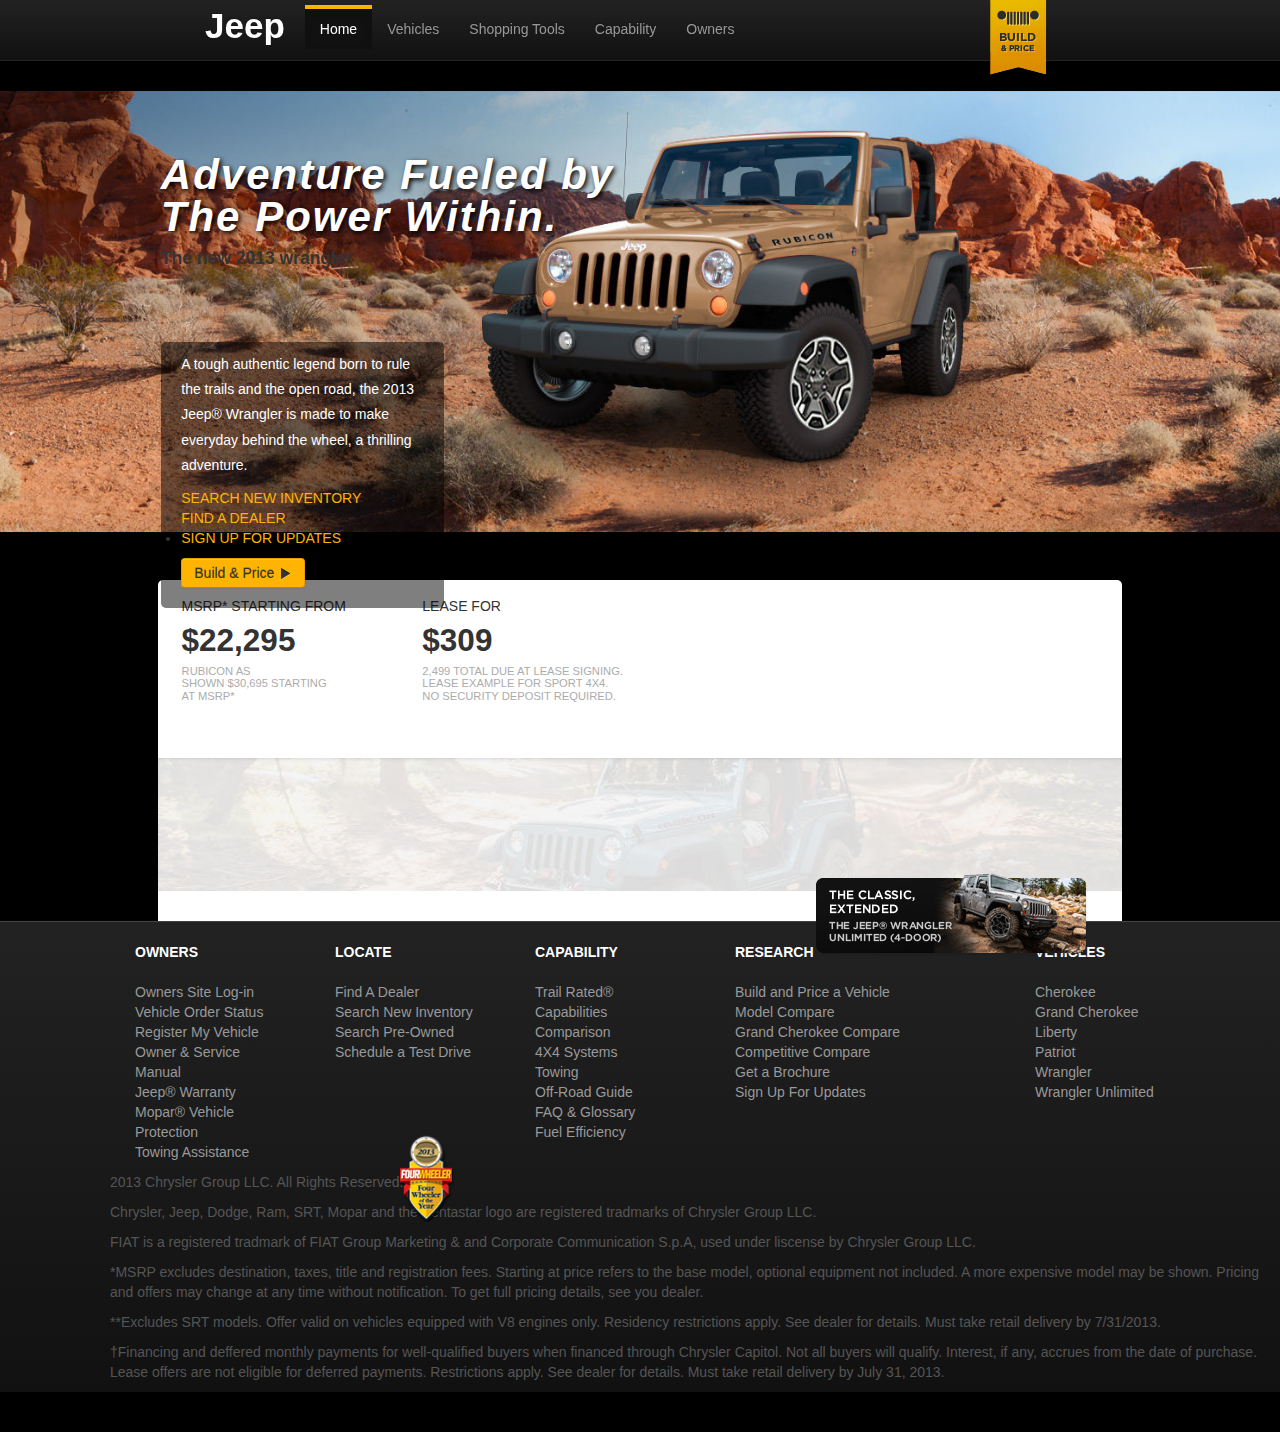
==== vehicles.html @ 71a4c1e5 "added a wrangler vehicle page" ====
<!DOCTYPE html>
<!--[if lt IE 7]>      <html class="no-js lt-ie9 lt-ie8 lt-ie7"> <![endif]-->
<!--[if IE 7]>         <html class="no-js lt-ie9 lt-ie8"> <![endif]-->
<!--[if IE 8]>         <html class="no-js lt-ie9"> <![endif]-->
<!--[if gt IE 8]><!--> <html class="no-js"> <!--<![endif]-->
    <head>
        <link href='http://fonts.googleapis.com/css?family=Montserrat:400,700' rel='stylesheet' type='text/css'>
        <meta charset="utf-8">
        <meta http-equiv="X-UA-Compatible" content="IE=edge,chrome=1">
        <title>Jeep Project</title>
        <meta name="description" content="">
        <meta name="viewport" content="width=device-width">

        <link rel="stylesheet" href="css/bootstrap.min.css">
        <style>
            body {
                padding-top: 60px;
                padding-bottom: 40px;
            }
        </style>
        <link rel="stylesheet" href="css/bootstrap-responsive.min.css">
        <link rel="stylesheet" href="css/main.css">

        <script src="js/vendor/modernizr-2.6.2-respond-1.1.0.min.js"></script>
    </head>
    <body>

        <!-- This code is taken from http://twitter.github.com/bootstrap/examples/hero.html -->

        <div class="navbar navbar-inverse navbar-fixed-top gradient-bg">
            <div class="navbar-inner">
                <div class="container">
                    <a class="btn btn-navbar" data-toggle="collapse" data-target=".nav-collapse">
                        <span class="icon-bar"></span>
                        <span class="icon-bar"></span>
                        <span class="icon-bar"></span>
                    </a>
                    <a class="brand" href="#">Jeep</a>
                    <div class="nav-collapse collapse">
                        <ul class="nav">
                            <li class="active"><a href="index.html">Home</a></li>
                            <li><a href="vehicles.html">Vehicles</a></li>
                            <li><a href="#shopping-tools">Shopping Tools</a></li>
                            <li><a href="#capability">Capability</a></li>
                            <li><a href="#owners">Owners</a></li>
                            <!-- <li class="dropdown">
                                <a href="#" class="dropdown-toggle" data-toggle="dropdown">Dropdown <b class="caret"></b></a>
                                <ul class="dropdown-menu">
                                    <li><a href="#">Action</a></li>
                                    <li><a href="#">Another action</a></li>
                                    <li><a href="#">Something else here</a></li>
                                    <li class="divider"></li>
                                    <li class="nav-header">Nav header</li>
                                    <li><a href="#">Separated link</a></li>
                                    <li><a href="#">One more separated link</a></li>
                                </ul>
                            </li> -->
                        </ul>
                        <div class="tag">
                            <img src="img/home/tag2.png" />
                        </div>
                        <!-- <form class="navbar-form pull-right">
                            <input class="span2" type="text" placeholder="Email">
                            <input class="span2" type="password" placeholder="Password">
                            <button type="submit" class="btn">Sign in</button>
                        </form> -->
                    </div><!--/.nav-collapse -->
                </div>
            </div>
        </div>
            <div class="container container-fluid wrangler-hero-unit">
                <div class="row row-fluid">
                    <img class="wrangler-hero-image" src="img/wrangler/wrangler-main.jpg" />
                    <div class="span6 info-box wrangler-info-box">
                        <h1>Adventure Fueled by The Power Within.</h1>
                        <h4>The new 2013 wrangler</h4>
                    </div>
                    <div class="interactive-box-wrangler hidden-phone hidden-tablet">
                        <p>A tough authentic legend born to rule the trails and the open road, the 2013 Jeep&reg; Wrangler is made to make everyday behind the wheel, a thrilling adventure.</p>
                        <ul>
                            <li><a href="#">search new inventory</a></li>
                            <li><a href="#">find a dealer</a></li>
                            <li><a href="#">sign up for updates</a></li>
                        </ul>
                        <p>
                          <button class="btn btn-primary wrangler-button" type="button">Build &amp; Price <i class="icon-play"></i></button>
                        </p> 
                    </div>
                </div>
            </div>

            <div class="container main-content">
                <div class="row-fluid">
                    <div class="span6">
                        <div class="span6 pricing-unit">
                            <p>MSRP&#42 starting From</p>
                            <h2>&#36;22,295</h2>
                            <div class="stats-jargon">
                                <p>Rubicon as</p>
                                <p>Shown &#36;30,695 starting</p>
                                <p>at MSRP&#42</p>
                            </div>
                        </div>
                        <div class="span6 pricing-unit">
                            <p>Lease for</p>
                            <h2>&#36;309</h2>
                            <div class="stats-jargon">
                                <p>2,499 total due at lease signing.</p>
                                <p>Lease example for sport 4X4.</p>
                                <p>no security deposit required.</p>
                            </div>
                        </div>
                        <div class="promo-header-image">
                            <img src="img/wrangler/promo-header.png" />
                        </div>
                    </div>
                </div>
                <div class="row-fluid winner-banner">
                    <div class="span12">
                        <img class="awards-image" src="img/wrangler/awards-background.jpg" />
                        <div class="span6">
                            <img class="trophy-badge" src="img/wrangler/award-icon.png" />
                        </div>
                    </div>
                </div>
            </div>

       
            <footer class="row gradient-bg-foot">
                <div class="span3 pull-right">
                    <ul class="footer-items">
                        <h3>Vehicles</h3>
                        <li><a href="#">Cherokee</li></a>
                        <li><a href="#">Grand Cherokee</li></a>
                        <li><a href="#">Liberty</li></a>
                        <li><a href="#">Patriot</li></a>
                        <li><a href="#">Wrangler</li></a>
                        <li><a href="#">Wrangler Unlimited</li></a>
                    </ul>
                </div>
                <div class="span3 pull-right">
                    <ul class="footer-items">
                        <h3>Research</h3>
                        <li><a href="#">Build and Price a Vehicle</li></a>
                        <li><a href="#">Model Compare</li></a>
                        <li><a href="#">Grand Cherokee Compare</li></a>
                        <li><a href="#">Competitive Compare</li></a>
                        <li><a href="#">Get a Brochure</li></a>
                        <li><a href="#">Sign Up For Updates</li></a>
                    </ul>
                </div>
                <div class="span2 pull-right">
                    <ul class="footer-items">
                        <h3>Capability</h3>
                        <li><a href="#">Trail Rated&reg;</li></a>
                        <li><a href="#">Capabilities Comparison</li></a>
                        <li><a href="#">4X4 Systems</li></a>
                        <li><a href="#">Towing</li></a>
                        <li><a href="#">Off-Road Guide</li></a>
                        <li><a href="#">FAQ &amp; Glossary</li></a>
                        <li><a href="#">Fuel Efficiency</li></a>
                    </ul>
                </div>
                <div class="span2 pull-right">
                    <ul class="footer-items">
                        <h3>Locate</h3>
                        <li><a href="#">Find A Dealer</li></a>
                        <li><a href="#">Search New Inventory</li></a>
                        <li><a href="#">Search Pre-Owned</li></a>
                        <li><a href="#">Schedule a Test Drive</li></a>
                    </ul>
                </div>
                <div class="span2 pull-right">
                    <ul class="footer-items">
                        <h3>Owners</h3>
                        <li><a href="#">Owners Site Log-in</li></a>
                        <li><a href="#">Vehicle Order Status</li></a>
                        <li><a href="#">Register My Vehicle</li></a>
                        <li><a href="#">Owner &amp; Service Manual</li></a>
                        <li><a href="#">Jeep&reg; Warranty</li></a>
                        <li><a href="#">Mopar&reg; Vehicle Protection</li></a>
                        <li><a href="#">Towing Assistance</li></a>
                    </ul>
                </div>
                <div class="row span12 pull-right">
                    <p>2013 Chrysler Group LLC. All Rights Reserved.</p>
                    <p>Chrysler, Jeep, Dodge, Ram, SRT, Mopar and the Pentastar logo are registered tradmarks of Chrysler Group LLC.</p>
                    <p>FIAT is a registered tradmark of FIAT Group Marketing &amp; and Corporate Communication S.p.A, used under liscense by Chrysler Group LLC.</p>
                    <p>&#42;MSRP excludes destination, taxes, title and registration fees. Starting at price refers to the base model, optional equipment not included. A more expensive model may be shown. Pricing and offers may change at any time without notification. To get full pricing details, see you dealer.</p>
                    <p>&#42;&#42;Excludes SRT models. Offer valid on vehicles equipped with V8 engines only. Residency restrictions apply. See dealer for details. Must take retail delivery by 7/31/2013.</p>
                    <p>&#8224;Financing and deffered monthly payments for well-qualified buyers when financed through Chrysler Capitol. Not all buyers will qualify. Interest, if any, accrues from the date of purchase. Lease offers are not eligible for deferred payments. Restrictions apply. See dealer for details. Must take retail delivery by July 31, 2013.</p>
                </div>
            </footer>

        <script src="//ajax.googleapis.com/ajax/libs/jquery/1.10.1/jquery.min.js"></script>
        <script>window.jQuery || document.write('<script src="js/vendor/jquery-1.10.1.min.js"><\/script>')</script>

        <script src="js/vendor/bootstrap.min.js"></script>

        <script src="js/main.js"></script>
    </body>
</html>
---- css/main.css ----
/* ==========================================================================
   Author's custom styles
   ========================================================================== */
h1, h2, { font-family: 'Montserrat', sans-serif; }

h3 { color: #fff; text-transform: uppercase; font-size: 1em;}

.carousel-control {
	border: none;
	background: none;
	opacity: 1;
	font-size: 70px;
}

.jeeps {
	position: absolute;
	top: 37.1%;
	left: 4.5%;
	width: 91%;
}

body {
	background-color: #000;
}

.navbar .nav>li>a:hover {
	padding: 10px 15px 10px;
	margin-top: -4px;

}

.nav a:hover {
	background-color: #111;
	border-top: 4px solid #ffb302;
}

.nav .active a {
	background-color: #111;
	border-top: 4px solid #ffb302;
	margin-top: -4px;
}

.tag {
	position: absolute;
	right: 15%;

}

.promos {
	margin-bottom: 30px;
}

.infobox {
	background-color: #fff;
	text-align: center;
	padding: 80px 20px;
	color: #ccc;
}

.navbar-inner {
  min-height: 60px;
  padding-right: 20px;
  padding-left: 20px;
}

.navbar .nav {
	top: 9px;
}

.navbar .brand {
	padding: 16px 20px 10px;
	margin-left: 130px;
	font-size: 35px;
	font-weight: bold;
	color: #fff;
}

.footer-items {
	list-style-type: none;

}

.footer-items a {
	color: #999;
	text-decoration: none;
	
}

.footer-items a:hover {
	color: #fff;
}

footer {
	border-top: 1px solid #444;
}

footer p {
	color: #555555;
}

.gradient-bg-foot {
   background-color: #222; 
   background-image: url(images/fallback-gradient.png); 
   background-image: -webkit-gradient(linear, 0% 0%, 0% 100%, from(#222), to(#111));
   background-image: -webkit-linear-gradient(top, #222, #111); 
   background-image:    -moz-linear-gradient(top, #222, #111);
   background-image:     -ms-linear-gradient(top, #222, #111);
   background-image:      -o-linear-gradient(top, #222, #111);
}

.gradient-bg {
   background-color: #292929; 
   background-image: url(images/fallback-gradient.png); 
   background-image: -webkit-gradient(linear, 0% 0%, 0% 100%, from(#333), to(#000));
   background-image: -webkit-linear-gradient(top, #333, #000); 
   background-image:    -moz-linear-gradient(top, #333, #000);
   background-image:     -ms-linear-gradient(top, #333, #000);
   background-image:      -o-linear-gradient(top, #333, #000);
}

/*=============================================================================================
	Wrangler/Vehicles Page
===============================================================================================*/

.wrangler-hero-image {
	-webkit-transform: scale(1.4);
	margin-top: 8%;
	margin-bottom: 9.5%;
}

.wrangler-hero-unit h1 {
	font-size: 3em;
	font-style: italic;
	letter-spacing: 2px;
	color: #fff;
	width: 80%;
	line-height: 1em;
	text-shadow: 2px 2px 5px #000 }
}

.wrangler-info-box > h4 {
	color: red;
	text-transform: uppercase;
	font-size: 1em;
}

.wrangler-info-box {
	position: absolute;
	top: 16%;
	left: 10%;
}

.interactive-box-wrangler {
	position: absolute;
	top: 38%;
	left: 12.6%;
	padding: 10px 20px;
	width: 19%;
	border-radius: 5px;
	background-color: rgba(0,0,0,.5);
}

.interactive-box-wrangler p {
	color: #fff;
	line-height: 1.8em;
}

.interactive-box-wrangler > ul {
	margin-left: 0;
}

.interactive-box-wrangler li > a {
	text-decoration: none;
	text-transform: uppercase;
	line-height: .5em;
	color: #ffb302;
}

.arrow-right {
	width: 0; 
	height: 0; 
	border-top: 60px solid transparent;
	border-bottom: 60px solid transparent;
	border-left: 60px #ffb302;
}

.wrangler-button {
	color: #333;
	background: #ffb302;
}

.main-content {
	background-color: #fff;
	width: 75.3%;
	border-top-left-radius: 5px;
	border-top-right-radius: 5px;
}

.main-content {
	line-height: .5em;
}

.pricing-unit {
	margin-top: 5%;
	padding-left: 5%;
	text-transform: uppercase;
}

.stats-jargon {
	font-size: .8em;
	color: #acacac;
	line-height: .2em;
	margin-bottom: 30%;
}

.promo-header-image {
	position: absolute;
	right: 15%;
	top: 97%;
}

.awards-image {
	width: 100%;
	height: auto;
}

.trophy-badge {
	position: absolute;
	top: 126%;
	left: 30%;
}
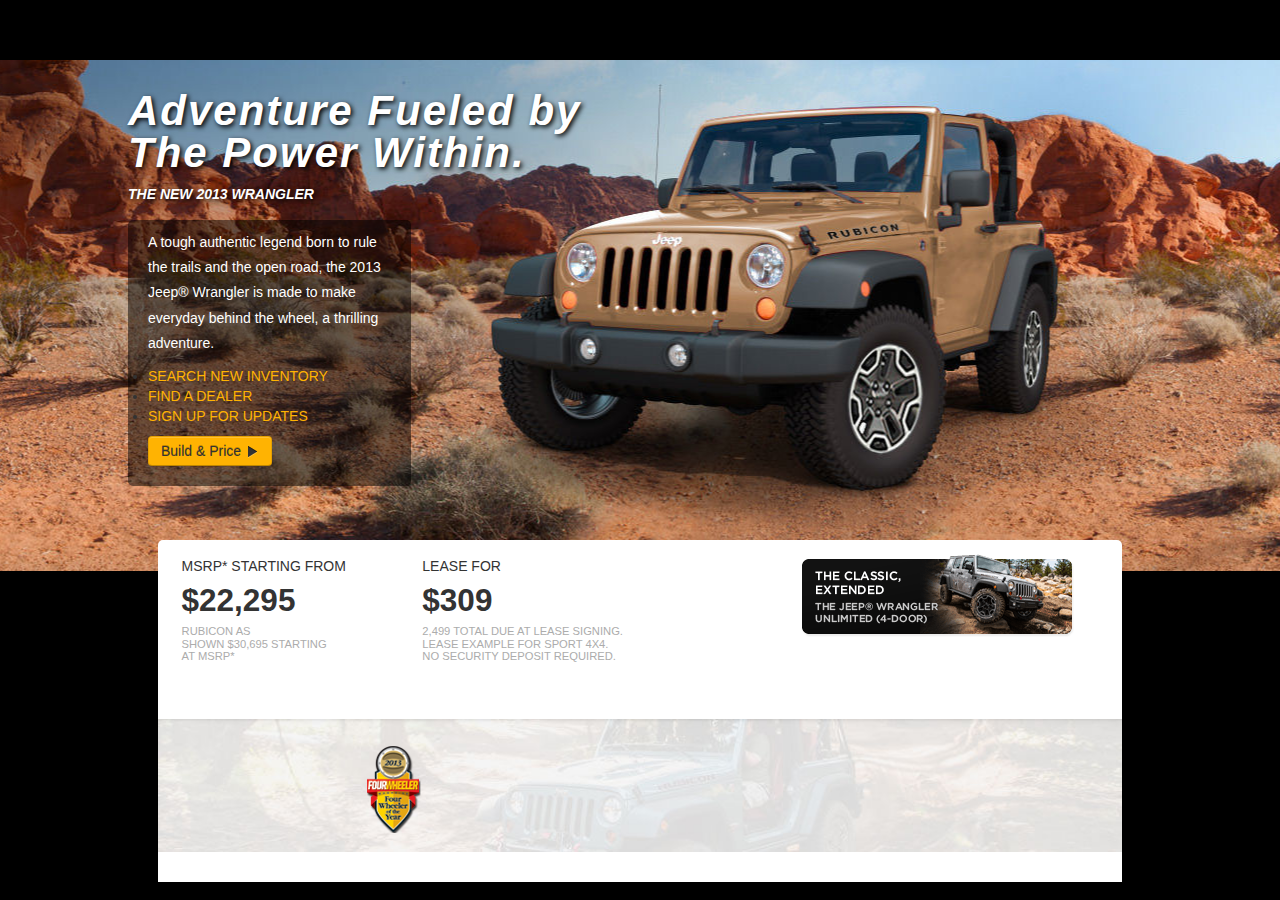
==== commit 83e5f8c7: "fixed wrangler page and added more includes for the footer" ====
--- a/vehicles.html
+++ b/vehicles.html
@@ -12,65 +12,17 @@
         <meta name="viewport" content="width=device-width">
 
         <link rel="stylesheet" href="css/bootstrap.min.css">
-        <style>
-            body {
-                padding-top: 60px;
-                padding-bottom: 40px;
-            }
-        </style>
         <link rel="stylesheet" href="css/bootstrap-responsive.min.css">
         <link rel="stylesheet" href="css/main.css">
 
         <script src="js/vendor/modernizr-2.6.2-respond-1.1.0.min.js"></script>
     </head>
-    <body>
+    <body id="vehicles-page">
 
-        <!-- This code is taken from http://twitter.github.com/bootstrap/examples/hero.html -->
-
-        <div class="navbar navbar-inverse navbar-fixed-top gradient-bg">
-            <div class="navbar-inner">
-                <div class="container">
-                    <a class="btn btn-navbar" data-toggle="collapse" data-target=".nav-collapse">
-                        <span class="icon-bar"></span>
-                        <span class="icon-bar"></span>
-                        <span class="icon-bar"></span>
-                    </a>
-                    <a class="brand" href="#">Jeep</a>
-                    <div class="nav-collapse collapse">
-                        <ul class="nav">
-                            <li class="active"><a href="index.html">Home</a></li>
-                            <li><a href="vehicles.html">Vehicles</a></li>
-                            <li><a href="#shopping-tools">Shopping Tools</a></li>
-                            <li><a href="#capability">Capability</a></li>
-                            <li><a href="#owners">Owners</a></li>
-                            <!-- <li class="dropdown">
-                                <a href="#" class="dropdown-toggle" data-toggle="dropdown">Dropdown <b class="caret"></b></a>
-                                <ul class="dropdown-menu">
-                                    <li><a href="#">Action</a></li>
-                                    <li><a href="#">Another action</a></li>
-                                    <li><a href="#">Something else here</a></li>
-                                    <li class="divider"></li>
-                                    <li class="nav-header">Nav header</li>
-                                    <li><a href="#">Separated link</a></li>
-                                    <li><a href="#">One more separated link</a></li>
-                                </ul>
-                            </li> -->
-                        </ul>
-                        <div class="tag">
-                            <img src="img/home/tag2.png" />
-                        </div>
-                        <!-- <form class="navbar-form pull-right">
-                            <input class="span2" type="text" placeholder="Email">
-                            <input class="span2" type="password" placeholder="Password">
-                            <button type="submit" class="btn">Sign in</button>
-                        </form> -->
-                    </div><!--/.nav-collapse -->
-                </div>
-            </div>
-        </div>
+        <!--#include virtual="includes/header.html" -->
+        
             <div class="container container-fluid wrangler-hero-unit">
                 <div class="row row-fluid">
-                    <img class="wrangler-hero-image" src="img/wrangler/wrangler-main.jpg" />
                     <div class="span6 info-box wrangler-info-box">
                         <h1>Adventure Fueled by The Power Within.</h1>
                         <h4>The new 2013 wrangler</h4>
@@ -125,73 +77,9 @@
                 </div>
             </div>
 
-       
-            <footer class="row gradient-bg-foot">
-                <div class="span3 pull-right">
-                    <ul class="footer-items">
-                        <h3>Vehicles</h3>
-                        <li><a href="#">Cherokee</li></a>
-                        <li><a href="#">Grand Cherokee</li></a>
-                        <li><a href="#">Liberty</li></a>
-                        <li><a href="#">Patriot</li></a>
-                        <li><a href="#">Wrangler</li></a>
-                        <li><a href="#">Wrangler Unlimited</li></a>
-                    </ul>
-                </div>
-                <div class="span3 pull-right">
-                    <ul class="footer-items">
-                        <h3>Research</h3>
-                        <li><a href="#">Build and Price a Vehicle</li></a>
-                        <li><a href="#">Model Compare</li></a>
-                        <li><a href="#">Grand Cherokee Compare</li></a>
-                        <li><a href="#">Competitive Compare</li></a>
-                        <li><a href="#">Get a Brochure</li></a>
-                        <li><a href="#">Sign Up For Updates</li></a>
-                    </ul>
-                </div>
-                <div class="span2 pull-right">
-                    <ul class="footer-items">
-                        <h3>Capability</h3>
-                        <li><a href="#">Trail Rated&reg;</li></a>
-                        <li><a href="#">Capabilities Comparison</li></a>
-                        <li><a href="#">4X4 Systems</li></a>
-                        <li><a href="#">Towing</li></a>
-                        <li><a href="#">Off-Road Guide</li></a>
-                        <li><a href="#">FAQ &amp; Glossary</li></a>
-                        <li><a href="#">Fuel Efficiency</li></a>
-                    </ul>
-                </div>
-                <div class="span2 pull-right">
-                    <ul class="footer-items">
-                        <h3>Locate</h3>
-                        <li><a href="#">Find A Dealer</li></a>
-                        <li><a href="#">Search New Inventory</li></a>
-                        <li><a href="#">Search Pre-Owned</li></a>
-                        <li><a href="#">Schedule a Test Drive</li></a>
-                    </ul>
-                </div>
-                <div class="span2 pull-right">
-                    <ul class="footer-items">
-                        <h3>Owners</h3>
-                        <li><a href="#">Owners Site Log-in</li></a>
-                        <li><a href="#">Vehicle Order Status</li></a>
-                        <li><a href="#">Register My Vehicle</li></a>
-                        <li><a href="#">Owner &amp; Service Manual</li></a>
-                        <li><a href="#">Jeep&reg; Warranty</li></a>
-                        <li><a href="#">Mopar&reg; Vehicle Protection</li></a>
-                        <li><a href="#">Towing Assistance</li></a>
-                    </ul>
-                </div>
-                <div class="row span12 pull-right">
-                    <p>2013 Chrysler Group LLC. All Rights Reserved.</p>
-                    <p>Chrysler, Jeep, Dodge, Ram, SRT, Mopar and the Pentastar logo are registered tradmarks of Chrysler Group LLC.</p>
-                    <p>FIAT is a registered tradmark of FIAT Group Marketing &amp; and Corporate Communication S.p.A, used under liscense by Chrysler Group LLC.</p>
-                    <p>&#42;MSRP excludes destination, taxes, title and registration fees. Starting at price refers to the base model, optional equipment not included. A more expensive model may be shown. Pricing and offers may change at any time without notification. To get full pricing details, see you dealer.</p>
-                    <p>&#42;&#42;Excludes SRT models. Offer valid on vehicles equipped with V8 engines only. Residency restrictions apply. See dealer for details. Must take retail delivery by 7/31/2013.</p>
-                    <p>&#8224;Financing and deffered monthly payments for well-qualified buyers when financed through Chrysler Capitol. Not all buyers will qualify. Interest, if any, accrues from the date of purchase. Lease offers are not eligible for deferred payments. Restrictions apply. See dealer for details. Must take retail delivery by July 31, 2013.</p>
-                </div>
-            </footer>
+            <!--#include virtual="includes/footer.html" -->
 
+            
         <script src="//ajax.googleapis.com/ajax/libs/jquery/1.10.1/jquery.min.js"></script>
         <script>window.jQuery || document.write('<script src="js/vendor/jquery-1.10.1.min.js"><\/script>')</script>
 
--- a/css/main.css
+++ b/css/main.css
@@ -23,6 +23,8 @@
 
 body {
 	background-color: #000;
+	padding-top: 60px;
+	padding-bottom: 40px;
 }
 
 .navbar .nav>li>a:hover {
@@ -43,7 +45,11 @@
 }
 
 .tag {
-	position: absolute;
+	background-image: url(../img/sprite_nav.png);
+	position: absolute;
+	background-position: 368px -375px;
+	width: 65px;
+	height: 95px;
 	right: 15%;
 
 }
@@ -124,26 +130,34 @@
 	Wrangler/Vehicles Page
 ===============================================================================================*/
 
-.wrangler-hero-image {
-	-webkit-transform: scale(1.4);
-	margin-top: 8%;
-	margin-bottom: 9.5%;
-}
-
-.wrangler-hero-unit h1 {
+#vehicles-page {
+	background:  #000 url(../img/wrangler/wrangler-main.jpg) no-repeat;
+	background-position: center 60px;
+	position: relative;
+	height: 400px;
+
+}
+
+.wrangler-hero-unit {
+	height: 480px;
+}
+
+.wrangler-hero-unit  h1 {
 	font-size: 3em;
 	font-style: italic;
 	letter-spacing: 2px;
 	color: #fff;
 	width: 80%;
 	line-height: 1em;
-	text-shadow: 2px 2px 5px #000 }
-}
-
-.wrangler-info-box > h4 {
-	color: red;
+	text-shadow: 2px 2px 5px #000;
+}
+
+.wrangler-info-box  h4 {
+	color: #fff;
 	text-transform: uppercase;
+	font-style: italic;
 	font-size: 1em;
+	text-shadow: 2px 2px 5px #000;
 }
 
 .wrangler-info-box {
@@ -154,15 +168,15 @@
 
 .interactive-box-wrangler {
 	position: absolute;
-	top: 38%;
-	left: 12.6%;
+	top: 44%;
+	left: 10%;
 	padding: 10px 20px;
 	width: 19%;
 	border-radius: 5px;
 	background-color: rgba(0,0,0,.5);
 }
 
-.interactive-box-wrangler p {
+.interactive-box-wrangler  p {
 	color: #fff;
 	line-height: 1.8em;
 }
@@ -192,6 +206,7 @@
 }
 
 .main-content {
+	position: relative;
 	background-color: #fff;
 	width: 75.3%;
 	border-top-left-radius: 5px;
@@ -217,8 +232,8 @@
 
 .promo-header-image {
 	position: absolute;
-	right: 15%;
-	top: 97%;
+	right: 5%;
+	top: 4%;
 }
 
 .awards-image {
@@ -228,29 +243,29 @@
 
 .trophy-badge {
 	position: absolute;
-	top: 126%;
-	left: 30%;
-}
-
-
-
-
-
-
-
-
-
-
-
-
-
-
-
-
-
-
-
-
-
-
-
+	top: 60%;
+	left: 20%;
+}
+
+
+
+
+
+
+
+
+
+
+
+
+
+
+
+
+
+
+
+
+
+
+
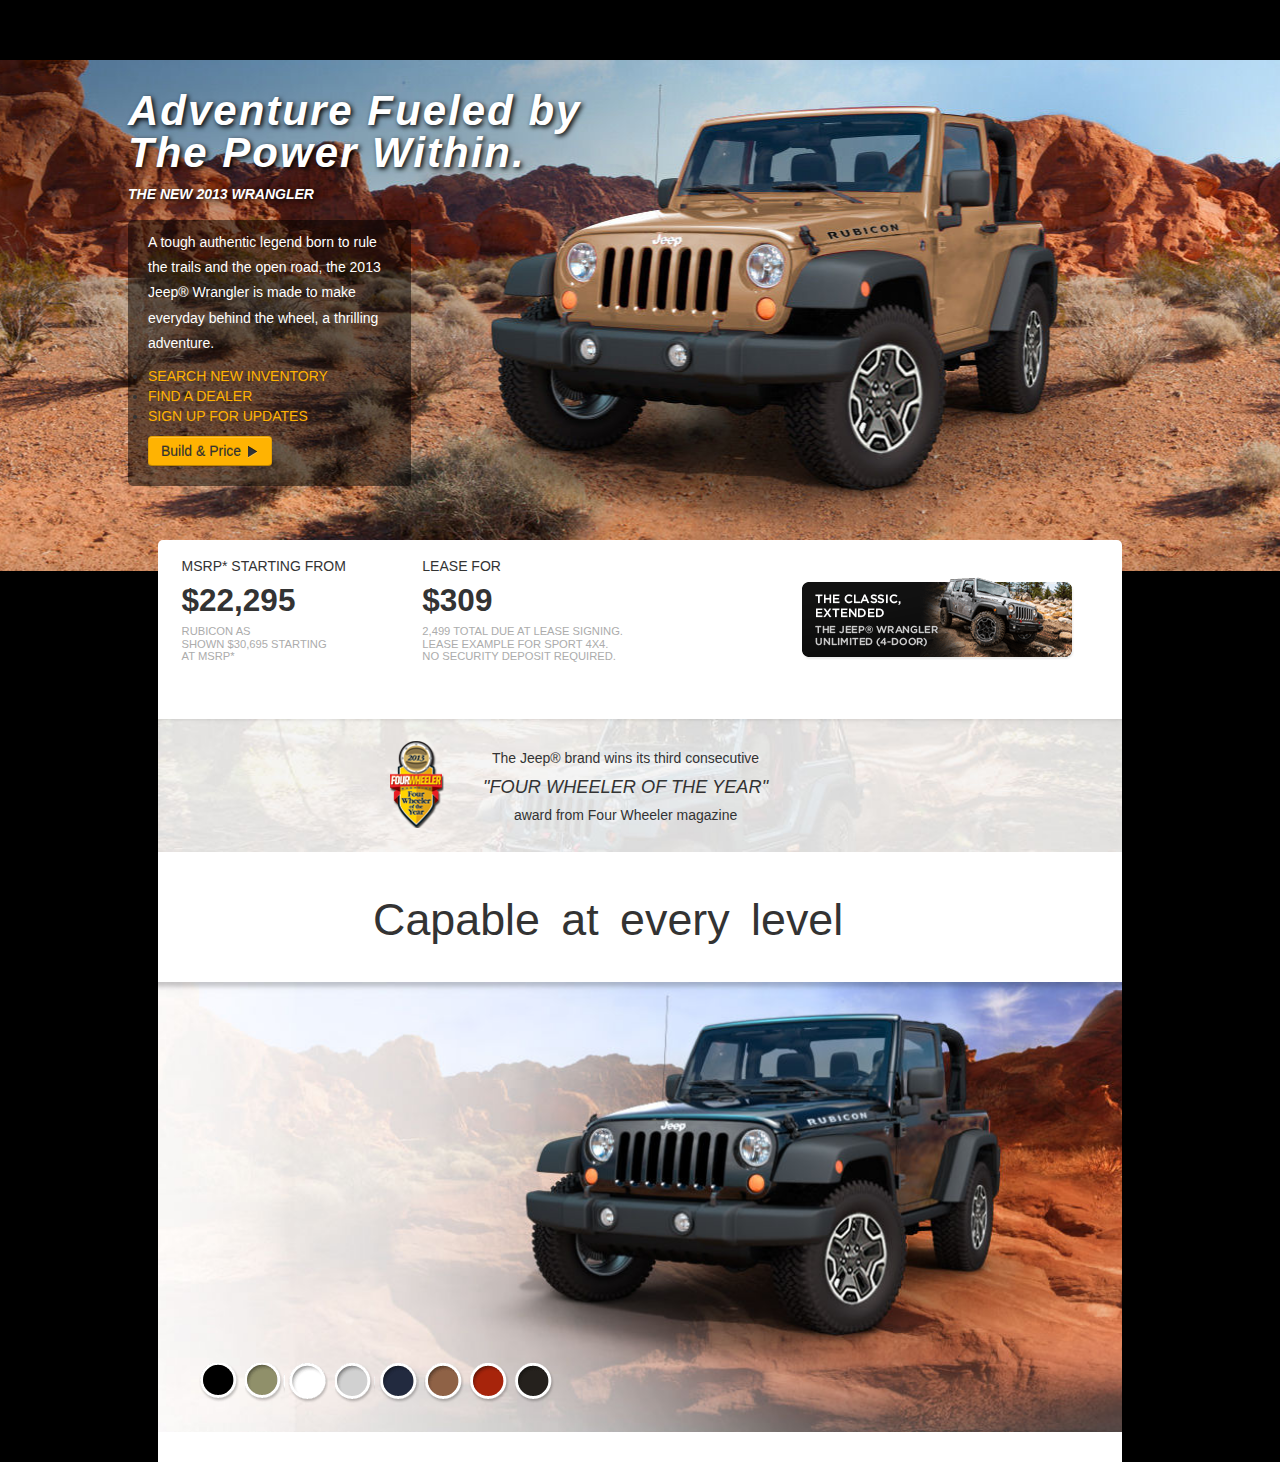
==== commit 5139f88f: "add the color picker section" ====
--- a/vehicles.html
+++ b/vehicles.html
@@ -73,9 +73,74 @@
                         <div class="span6">
                             <img class="trophy-badge" src="img/wrangler/award-icon.png" />
                         </div>
+                        <div class="span6 award-text">
+                            <p>The Jeep&reg; brand wins its third consecutive</p>
+                            <h4>"Four wheeler of the year"</h4>
+                            <p>award from Four Wheeler magazine</p>
+                        </div>
+                    </div>
+                </div><!-- END winner-banner-->
+                <div class="row-fluid capable-unit">
+                    <div class="span12">
+                        <h2>Capable at every level</h2>
                     </div>
                 </div>
-            </div>
+                <div class="row-fluid color-picker-unit">
+                    <div class="span12">
+                        <!-- <img class="color-picker-background" id="black-wrangler" src="img/wrangler/colorizer/black_no_top.jpg" /> -->
+                        <div id="black-wrangler"></div>
+                        <!-- <div id="green-wrangler"></div>
+                        <div id="white-wrangler"></div>
+                        <div id="silver-wrangler"></div>
+                        <div id="navy-wrangler"></div>
+                        <div id="tan-wrangler"></div>
+                        <div id="red-wrangler"></div>
+                        <div id="brown-wrangler"></div> -->
+                        <ul class="thumbnails">
+                          <li>
+                            <a href="#" class="black-paint">
+                              <div class="blackSwatch"></div>
+                            </a>
+                          </li>
+                          <li>
+                            <a href="#" class="green-paint">
+                              <div id="greenSwatch"></div>
+                            </a>
+                          </li>
+                          <li>
+                            <a href="#" class="white-paint">
+                              <div class="whiteSwatch"></div>
+                            </a>
+                          </li>
+                          <li>
+                            <a href="#" class="silver-paint">
+                              <div class="silverSwatch"></div>
+                            </a>
+                          </li>
+                          <li>
+                            <a href="#" class="navy-paint">
+                              <div class="navySwatch"></div>
+                            </a>
+                          </li>
+                          <li>
+                            <a href="#" class="tan-paint">
+                              <div class="tanSwatch"></div>
+                            </a>
+                          </li>
+                          <li>
+                            <a href="#" class="red-paint">
+                              <div class="redSwatch"></div>
+                            </a>
+                          </li>
+                          <li>
+                            <a href="#" class="brown-paint">
+                              <div class="brownSwatch"></div>
+                            </a>
+                          </li>
+                        </ul>
+                    </div>
+                </div>
+            </div><!-- END main-content-->
 
             <!--#include virtual="includes/footer.html" -->
 
--- a/css/main.css
+++ b/css/main.css
@@ -51,7 +51,6 @@
 	width: 65px;
 	height: 95px;
 	right: 15%;
-
 }
 
 .promos {
@@ -143,6 +142,7 @@
 }
 
 .wrangler-hero-unit  h1 {
+	font-family: 'Quicksand', sans-serif;
 	font-size: 3em;
 	font-style: italic;
 	letter-spacing: 2px;
@@ -237,35 +237,167 @@
 }
 
 .awards-image {
+	position: relative;
 	width: 100%;
 	height: auto;
 }
 
 .trophy-badge {
 	position: absolute;
-	top: 60%;
-	left: 20%;
-}
-
-
-
-
-
-
-
-
-
-
-
-
-
-
-
-
-
-
-
-
-
-
-
+	top: 200px;
+	left: 216px;
+}
+
+.award-text {
+	position: absolute;
+	text-align: center;
+	left: 208px;
+	top: 210px;
+	line-height: 1.2em;
+}
+
+.award-text h4 {
+	text-transform: uppercase;
+	font-size: 1.3em;
+	font-weight: lighter;
+	font-style: italic;
+}
+
+.capable-unit {
+	position: relative;
+	height: 100px;
+}
+
+.capable-unit h2 {
+	font-size: 3.2em;
+	word-spacing: .2em;
+	font-family: 'Quicksand', sans-serif;
+	font-weight: 300;
+	position: absolute;
+	left: 215px;
+	top: 7px;
+}
+
+.color-picker-background {
+	position: relative;
+	/*width: 100%;
+	height: auto;*/
+}
+
+#black-wrangler {
+	background-image: url(../img/wrangler/colorizer/black_no_top.jpg);
+	background-size: cover;
+	width: 100%;
+	height: 450px;
+}
+
+#green-wrangler {
+	background-image: url(../img/wrangler/colorizer/commando_green_no_top.jpg);
+	background-size: cover;
+	width: 100%;
+	height: 450px;
+}
+
+.black-paint {
+	background-image: url(../img/wrangler/colorizer/sprite_colorizer.png);
+	position: absolute;
+	background-position: 393px -380px;
+	width: 40px;
+	height: 40px;
+	top: 823px;
+	left: 41px;
+}
+
+.green-paint {
+	background-image: url(../img/wrangler/colorizer/sprite_colorizer.png);
+	position: absolute;
+	background-position: 743px -422px;
+	width: 40px;
+	height: 40px;
+	top: 823px;
+	left: 87px;
+}
+
+.white-paint {
+	background-image: url(../img/wrangler/colorizer/sprite_colorizer.png);
+	position: absolute;
+	background-position: 1059px -422px;
+	width: 40px;
+	height: 40px;
+	top: 823px;
+	left: 130px;
+}
+
+.silver-paint {
+	background-image: url(../img/wrangler/colorizer/sprite_colorizer.png);
+	position: absolute;
+	background-position: 1409px -422px;
+	width: 40px;
+	height: 40px;
+	top: 823px;
+	left: 177px;
+}
+
+.navy-paint {
+	background-image: url(../img/wrangler/colorizer/sprite_colorizer.png);
+	position: absolute;
+	background-position: 1764px -422px;
+	width: 40px;
+	height: 40px;
+	top: 823px;
+	left: 221px;
+}
+
+.tan-paint {
+	background-image: url(../img/wrangler/colorizer/sprite_colorizer.png);
+	position: absolute;
+	background-position: 2118px -421px;
+	width: 40px;
+	height: 40px;
+	top: 823px;
+	left: 266px;
+}
+
+.red-paint {
+	background-image: url(../img/wrangler/colorizer/sprite_colorizer.png);
+	position: absolute;
+	background-position: 2470px -421px;
+	width: 40px;
+	height: 40px;
+	top: 823px;
+	left: 311px;
+}
+
+.brown-paint {
+	background-image: url(../img/wrangler/colorizer/sprite_colorizer.png);
+	position: absolute;
+	background-position: 2822px -421px;
+	width: 40px;
+	height: 40px;
+	top: 823px;
+	left: 357px;
+}
+
+
+
+
+
+
+
+
+
+
+
+
+
+
+
+
+
+
+
+
+
+
+
+
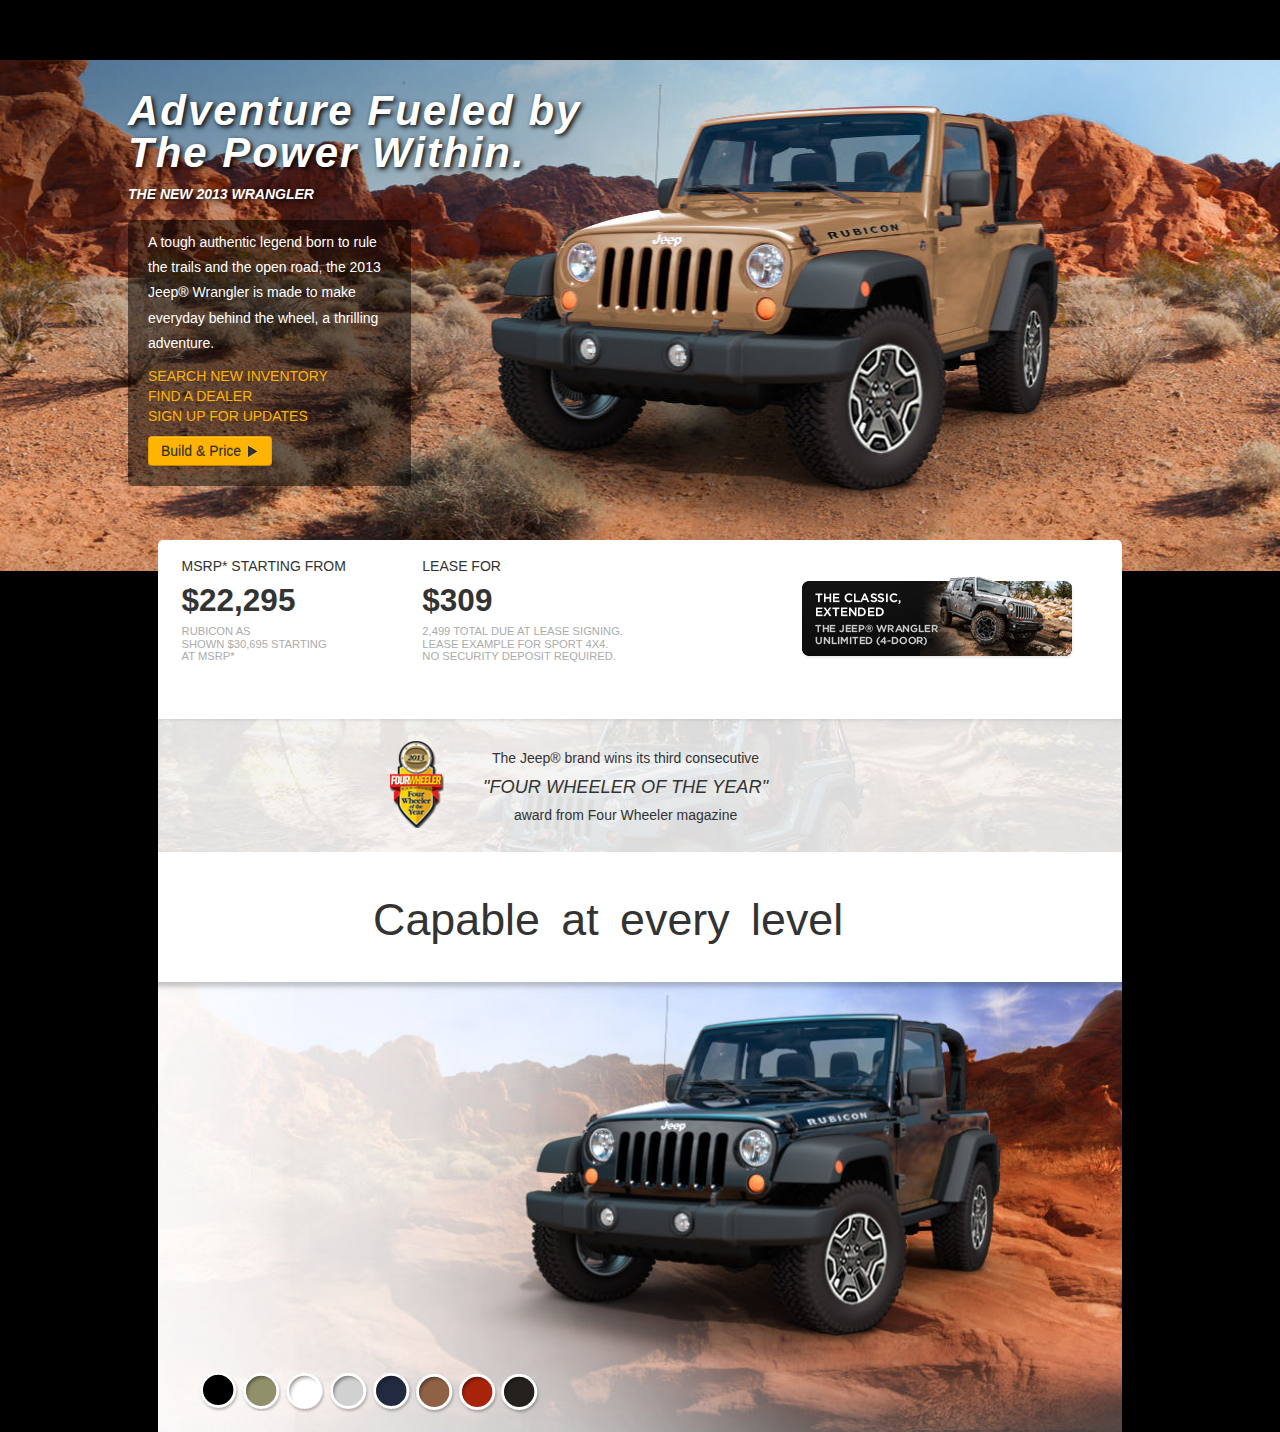
==== commit d1d26fa6: "repositioned the color swatches, and set the jeep image to the whole background as oposed to the div" ====
--- a/vehicles.html
+++ b/vehicles.html
@@ -88,7 +88,7 @@
                 <div class="row-fluid color-picker-unit">
                     <div class="span12">
                         <!-- <img class="color-picker-background" id="black-wrangler" src="img/wrangler/colorizer/black_no_top.jpg" /> -->
-                        <div id="black-wrangler"></div>
+                        
                         <!-- <div id="green-wrangler"></div>
                         <div id="white-wrangler"></div>
                         <div id="silver-wrangler"></div>
@@ -104,7 +104,7 @@
                           </li>
                           <li>
                             <a href="#" class="green-paint">
-                              <div id="greenSwatch"></div>
+                              <div class="greenSwatch"></div>
                             </a>
                           </li>
                           <li>
@@ -138,7 +138,7 @@
                             </a>
                           </li>
                         </ul>
-                    </div>
+                    </div><!-- END color-picker-unit -->
                 </div>
             </div><!-- END main-content-->
 
--- a/css/main.css
+++ b/css/main.css
@@ -278,10 +278,12 @@
 	top: 7px;
 }
 
-.color-picker-background {
+.color-picker-unit {
 	position: relative;
-	/*width: 100%;
-	height: auto;*/
+	background-image: url(../img/wrangler/colorizer/black_no_top.jpg);
+	background-size: cover;
+	width: 100%;
+	height: 450px;
 }
 
 #black-wrangler {
@@ -304,18 +306,19 @@
 	background-position: 393px -380px;
 	width: 40px;
 	height: 40px;
-	top: 823px;
+	/*top: 823px;*/
+	top: 391px;
 	left: 41px;
 }
 
 .green-paint {
 	background-image: url(../img/wrangler/colorizer/sprite_colorizer.png);
 	position: absolute;
-	background-position: 743px -422px;
-	width: 40px;
-	height: 40px;
-	top: 823px;
-	left: 87px;
+	background-position: 746px -419px;
+	width: 40px;
+	height: 40px;
+	top: 389px;
+	left: 83px;
 }
 
 .white-paint {
@@ -324,18 +327,18 @@
 	background-position: 1059px -422px;
 	width: 40px;
 	height: 40px;
-	top: 823px;
-	left: 130px;
+	top: 391px;
+	left: 127px;
 }
 
 .silver-paint {
 	background-image: url(../img/wrangler/colorizer/sprite_colorizer.png);
 	position: absolute;
-	background-position: 1409px -422px;
-	width: 40px;
-	height: 40px;
-	top: 823px;
-	left: 177px;
+	background-position: 1411px -422px;
+	width: 40px;
+	height: 40px;
+	top: 391px;
+	left: 171px;
 }
 
 .navy-paint {
@@ -344,8 +347,8 @@
 	background-position: 1764px -422px;
 	width: 40px;
 	height: 40px;
-	top: 823px;
-	left: 221px;
+	top: 391px;
+	left: 214px;
 }
 
 .tan-paint {
@@ -354,8 +357,8 @@
 	background-position: 2118px -421px;
 	width: 40px;
 	height: 40px;
-	top: 823px;
-	left: 266px;
+	top: 392px;
+	left: 257px;
 }
 
 .red-paint {
@@ -364,8 +367,8 @@
 	background-position: 2470px -421px;
 	width: 40px;
 	height: 40px;
-	top: 823px;
-	left: 311px;
+	top: 392px;
+	left: 300px;
 }
 
 .brown-paint {
@@ -374,30 +377,30 @@
 	background-position: 2822px -421px;
 	width: 40px;
 	height: 40px;
-	top: 823px;
-	left: 357px;
-}
-
-
-
-
-
-
-
-
-
-
-
-
-
-
-
-
-
-
-
-
-
-
-
-
+	top: 392px;
+	left: 343px;
+}
+
+
+
+
+
+
+
+
+
+
+
+
+
+
+
+
+
+
+
+
+
+
+
+
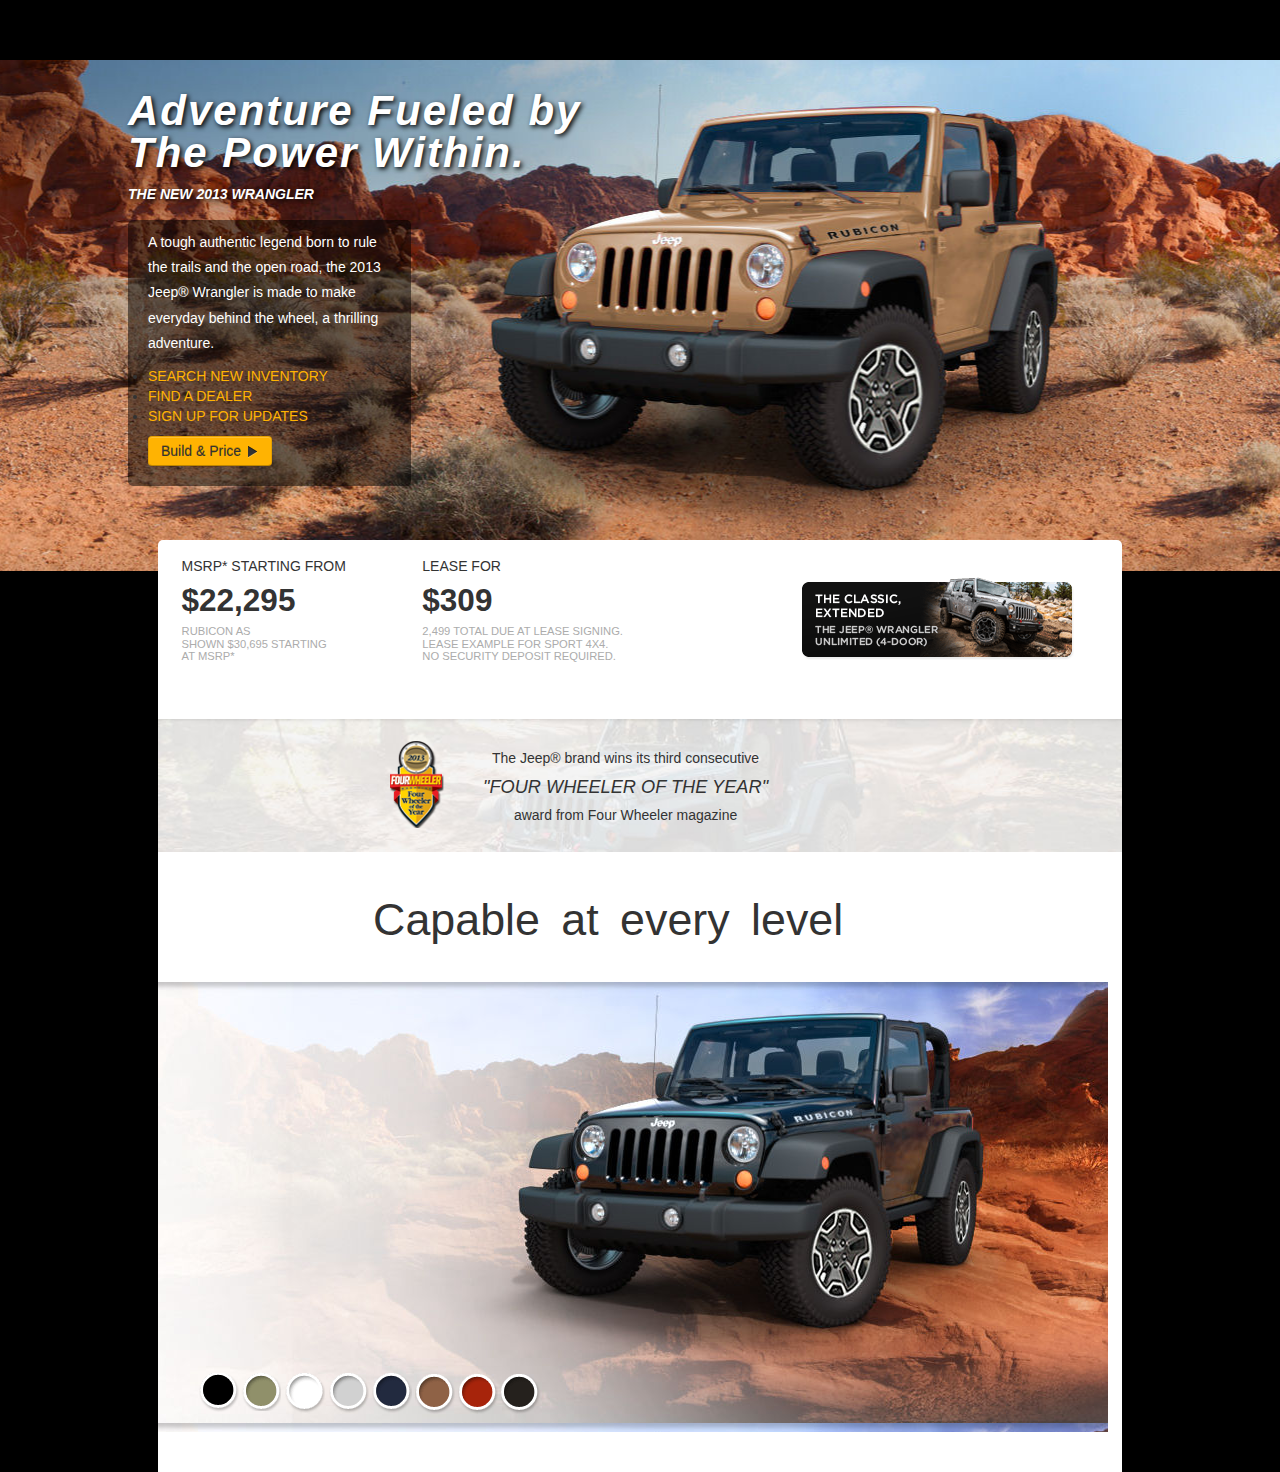
==== commit b7c0a1d5: "messed up my site some, since yesterday" ====
--- a/vehicles.html
+++ b/vehicles.html
@@ -85,8 +85,46 @@
                         <h2>Capable at every level</h2>
                     </div>
                 </div>
-                <div class="row-fluid color-picker-unit">
-                    <div class="span12">
+                <div class="row-fluid">
+                    <div class="span12 color-picker-unit">
+                        <div id="myCarousel" class="carousel slide">
+                          <ol class="carousel-indicators">
+                            <li data-target="#myCarousel" data-slide-to="0" class="active"></li>
+                            <li data-target="#myCarousel" data-slide-to="1"></li>
+                            <li data-target="#myCarousel" data-slide-to="2"></li>
+                            <li data-target="#myCarousel" data-slide-to="3"></li>
+                            <li data-target="#myCarousel" data-slide-to="4"></li>
+                            <li data-target="#myCarousel" data-slide-to="5"></li>
+                            <li data-target="#myCarousel" data-slide-to="6"></li>
+                            <li data-target="#myCarousel" data-slide-to="7"></li>
+                          </ol>
+                          <!-- Carousel items -->
+                          <div class="carousel-inner">
+                            <div class="active black-wrangler">
+                                <img src="img/wrangler/colorizer/black_no_top.jpg" />
+                            </div>
+                            <div class="green-wrangler">
+                                <img src="img/wrangler/colorizer/commando_green_no_top.jpg" />
+                            </div>
+                            <div class="white-wrangler">
+                                <img src="img/wrangler/colorizer/bright_white_no_top.jpg" />
+                            </div>
+                            <div class="silver-wrangler">
+                                <img src="img/wrangler/colorizer/billet_silver_no_top.jpg" />
+                            </div>
+                            <div class="navy-wrangler">
+                                <img src="img/wrangler/colorizer/true_blue_no_top.jpg" />
+                            </div>
+                            <div class="tan-wrangler">
+                                <img src="img/wrangler/colorizer/dune_no_top.jpg" />
+                            </div>
+                            <div class="red-wrangler">
+                                <img src="img/wrangler/colorizer/rock_lobster_no_top.jpg" />
+                            </div>
+                            <div class="brown-wrangler">
+                                <img src="img/wrangler/colorizer/rugged_brown_no_top.jpg" />
+                            </div>
+                          </div>
                         <!-- <img class="color-picker-background" id="black-wrangler" src="img/wrangler/colorizer/black_no_top.jpg" /> -->
                         
                         <!-- <div id="green-wrangler"></div>
@@ -98,48 +136,48 @@
                         <div id="brown-wrangler"></div> -->
                         <ul class="thumbnails">
                           <li>
-                            <a href="#" class="black-paint">
+                            <a href="#" class="black-paint colorswatch">
                               <div class="blackSwatch"></div>
                             </a>
                           </li>
                           <li>
-                            <a href="#" class="green-paint">
+                            <a href="#" class="green-paint colorswatch">
                               <div class="greenSwatch"></div>
                             </a>
                           </li>
                           <li>
-                            <a href="#" class="white-paint">
+                            <a href="#" class="white-paint colorswatch">
                               <div class="whiteSwatch"></div>
                             </a>
                           </li>
                           <li>
-                            <a href="#" class="silver-paint">
+                            <a href="#" class="silver-paint colorswatch">
                               <div class="silverSwatch"></div>
                             </a>
                           </li>
                           <li>
-                            <a href="#" class="navy-paint">
+                            <a href="#" class="navy-paint colorswatch">
                               <div class="navySwatch"></div>
                             </a>
                           </li>
                           <li>
-                            <a href="#" class="tan-paint">
+                            <a href="#" class="tan-paint colorswatch">
                               <div class="tanSwatch"></div>
                             </a>
                           </li>
                           <li>
-                            <a href="#" class="red-paint">
+                            <a href="#" class="red-paint colorswatch">
                               <div class="redSwatch"></div>
                             </a>
                           </li>
                           <li>
-                            <a href="#" class="brown-paint">
+                            <a href="#" class="brown-paint colorswatch">
                               <div class="brownSwatch"></div>
                             </a>
                           </li>
                         </ul>
-                    </div><!-- END color-picker-unit -->
-                </div>
+                    </div>
+               </div><!-- END color-picker-unit -->
             </div><!-- END main-content-->
 
             <!--#include virtual="includes/footer.html" -->
--- a/css/main.css
+++ b/css/main.css
@@ -278,105 +278,130 @@
 	top: 7px;
 }
 
-.color-picker-unit {
-	position: relative;
+/*.color-picker-unit {
+	width: 100%;
+	height: 450px;
+}*/
+
+.carousel-inner {
+	/*position: relative;*/
+	/*background-image: url(../img/wrangler/colorizer/black_no_top.jpg);*/
+	/*background-size: cover;*/
+	width: 100%;
+	height: 450px;
+}
+
+.carousel-indicators {
+	visibility: hidden;
+}
+
+/*.black-wrangler {
 	background-image: url(../img/wrangler/colorizer/black_no_top.jpg);
 	background-size: cover;
 	width: 100%;
 	height: 450px;
 }
 
-#black-wrangler {
-	background-image: url(../img/wrangler/colorizer/black_no_top.jpg);
-	background-size: cover;
-	width: 100%;
-	height: 450px;
-}
-
-#green-wrangler {
+.green-wrangler {
 	background-image: url(../img/wrangler/colorizer/commando_green_no_top.jpg);
 	background-size: cover;
 	width: 100%;
 	height: 450px;
 }
 
-.black-paint {
+.white-wrangler {
+	background-image: url(../img/wrangler/colorizer/bright_white_no_top.jpg);
+	background-size: cover;
+	width: 100%;
+	height: 450px;
+}
+
+.silver-wrangler {
+	background-image: url(../img/wrangler/colorizer/billet_silver_no_top.jpg);
+	background-size: cover;
+	width: 100%;
+	height: 450px;
+}
+
+.navy-wrangler {
+	background-image: url(../img/wrangler/colorizer/true_blue_no_top.jpg);
+	background-size: cover;
+	width: 100%;
+	height: 450px;
+}
+
+.tan-wrangler {
+	background-image: url(../img/wrangler/colorizer/dune_no_top.jpg);
+	background-size: cover;
+	width: 100%;
+	height: 450px;
+}
+
+.red-wrangler {
+	background-image: url(../img/wrangler/colorizer/rock_lobster_no_top.jpg);
+	background-size: cover;
+	width: 100%;
+	height: 450px;
+}
+
+.brown-wrangler {
+	background-image: url(../img/wrangler/colorizer/rugged_brown_no_top.jpg);
+	background-size: cover;
+	width: 100%;
+	height: 450px;
+}*/
+
+.colorswatch {
 	background-image: url(../img/wrangler/colorizer/sprite_colorizer.png);
 	position: absolute;
-	background-position: 393px -380px;
 	width: 40px;
 	height: 40px;
-	/*top: 823px;*/
+}
+
+.black-paint {
+	background-position: 393px -380px;
 	top: 391px;
 	left: 41px;
 }
 
 .green-paint {
-	background-image: url(../img/wrangler/colorizer/sprite_colorizer.png);
-	position: absolute;
 	background-position: 746px -419px;
-	width: 40px;
-	height: 40px;
 	top: 389px;
 	left: 83px;
 }
 
 .white-paint {
-	background-image: url(../img/wrangler/colorizer/sprite_colorizer.png);
-	position: absolute;
 	background-position: 1059px -422px;
-	width: 40px;
-	height: 40px;
 	top: 391px;
 	left: 127px;
 }
 
 .silver-paint {
-	background-image: url(../img/wrangler/colorizer/sprite_colorizer.png);
-	position: absolute;
 	background-position: 1411px -422px;
-	width: 40px;
-	height: 40px;
 	top: 391px;
 	left: 171px;
 }
 
 .navy-paint {
-	background-image: url(../img/wrangler/colorizer/sprite_colorizer.png);
-	position: absolute;
 	background-position: 1764px -422px;
-	width: 40px;
-	height: 40px;
 	top: 391px;
 	left: 214px;
 }
 
 .tan-paint {
-	background-image: url(../img/wrangler/colorizer/sprite_colorizer.png);
-	position: absolute;
 	background-position: 2118px -421px;
-	width: 40px;
-	height: 40px;
 	top: 392px;
 	left: 257px;
 }
 
 .red-paint {
-	background-image: url(../img/wrangler/colorizer/sprite_colorizer.png);
-	position: absolute;
 	background-position: 2470px -421px;
-	width: 40px;
-	height: 40px;
 	top: 392px;
 	left: 300px;
 }
 
 .brown-paint {
-	background-image: url(../img/wrangler/colorizer/sprite_colorizer.png);
-	position: absolute;
 	background-position: 2822px -421px;
-	width: 40px;
-	height: 40px;
 	top: 392px;
 	left: 343px;
 }
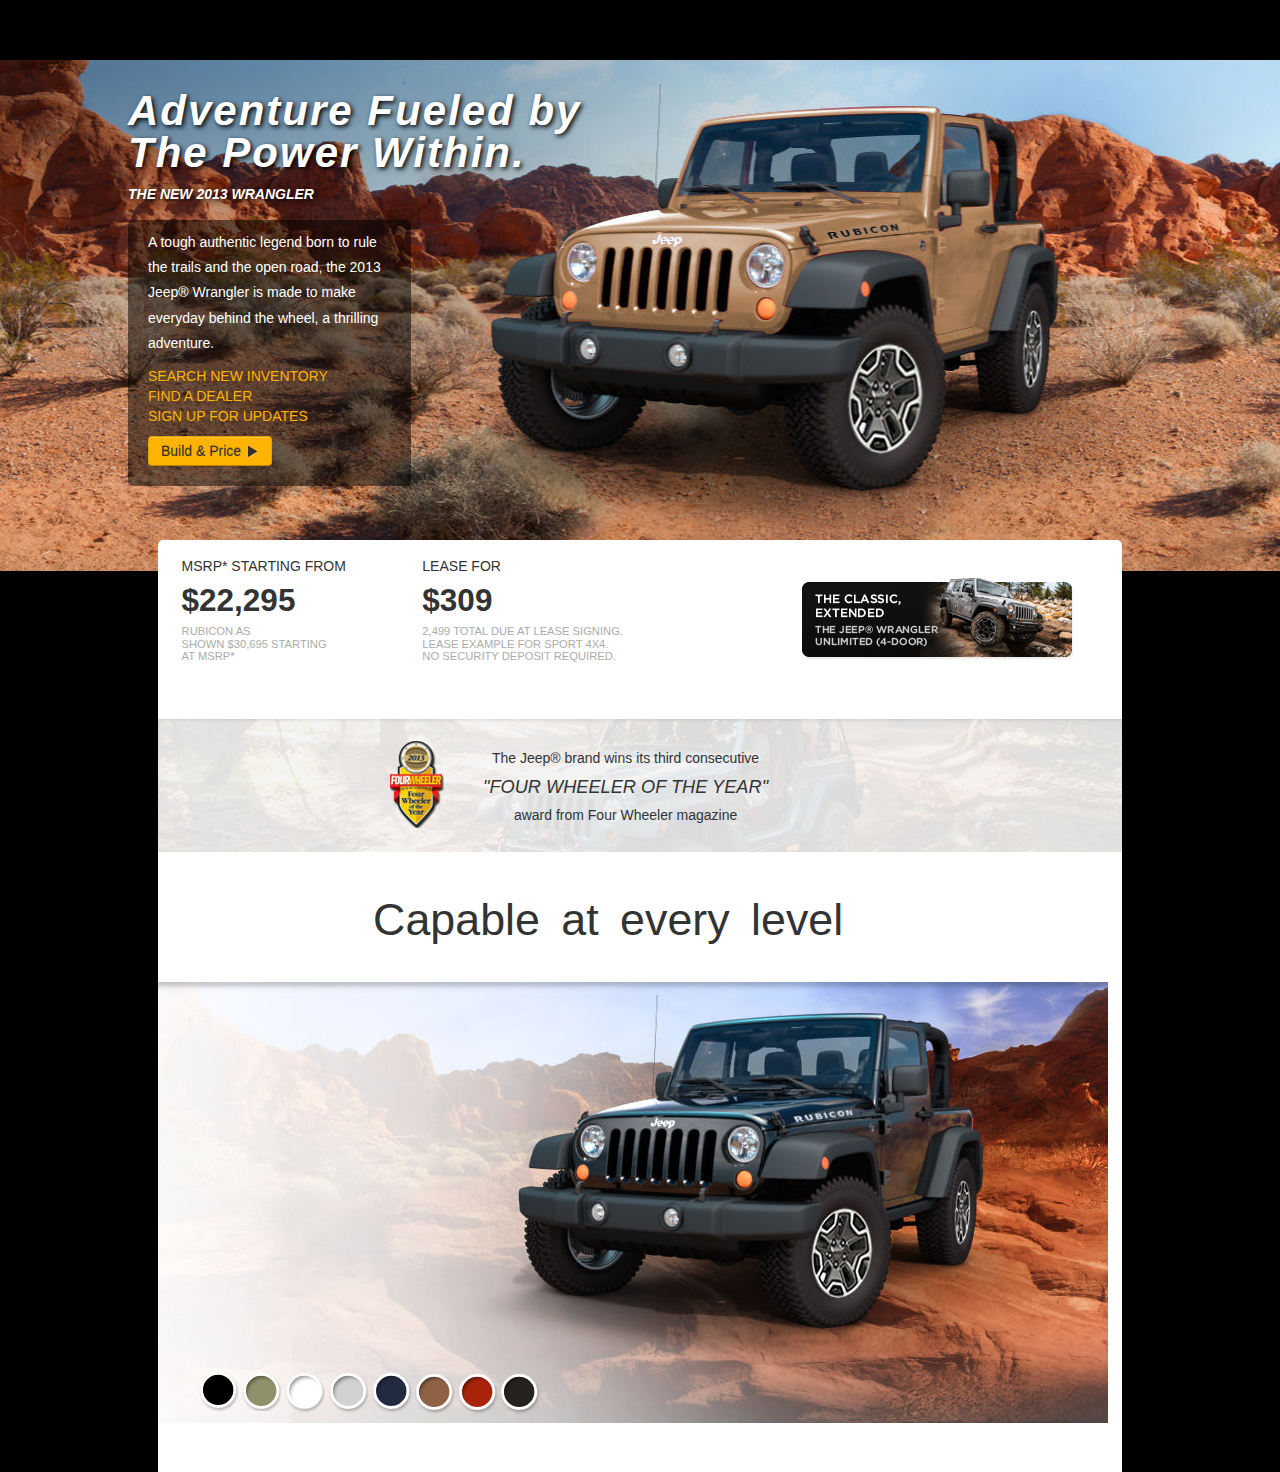
==== commit f11ca4d7: "tried to fix the mark up for wrangler carousel, and messed up my footer some more?" ====
--- a/vehicles.html
+++ b/vehicles.html
@@ -85,8 +85,8 @@
                         <h2>Capable at every level</h2>
                     </div>
                 </div>
-                <div class="row-fluid">
-                    <div class="span12 color-picker-unit">
+                <div class="row-fluid color-picker-unit">
+                    <div class="span12">
                         <div id="myCarousel" class="carousel slide">
                           <ol class="carousel-indicators">
                             <li data-target="#myCarousel" data-slide-to="0" class="active"></li>
@@ -99,29 +99,29 @@
                             <li data-target="#myCarousel" data-slide-to="7"></li>
                           </ol>
                           <!-- Carousel items -->
-                          <div class="carousel-inner">
-                            <div class="active black-wrangler">
+                          <div class="carousel-inner wrangler-carousel-inner">
+                            <div class="active item">
                                 <img src="img/wrangler/colorizer/black_no_top.jpg" />
                             </div>
-                            <div class="green-wrangler">
+                            <div class="item">
                                 <img src="img/wrangler/colorizer/commando_green_no_top.jpg" />
                             </div>
-                            <div class="white-wrangler">
+                            <div class="item">
                                 <img src="img/wrangler/colorizer/bright_white_no_top.jpg" />
                             </div>
-                            <div class="silver-wrangler">
+                            <div class="item">
                                 <img src="img/wrangler/colorizer/billet_silver_no_top.jpg" />
                             </div>
-                            <div class="navy-wrangler">
+                            <div class="item">
                                 <img src="img/wrangler/colorizer/true_blue_no_top.jpg" />
                             </div>
-                            <div class="tan-wrangler">
+                            <div class="item">
                                 <img src="img/wrangler/colorizer/dune_no_top.jpg" />
                             </div>
-                            <div class="red-wrangler">
+                            <div class="item">
                                 <img src="img/wrangler/colorizer/rock_lobster_no_top.jpg" />
                             </div>
-                            <div class="brown-wrangler">
+                            <div class="item">
                                 <img src="img/wrangler/colorizer/rugged_brown_no_top.jpg" />
                             </div>
                           </div>
@@ -176,7 +176,7 @@
                             </a>
                           </li>
                         </ul>
-                    </div>
+                    </div><!-- END span12(color-picker-unit) -->
                </div><!-- END color-picker-unit -->
             </div><!-- END main-content-->
 
--- a/css/main.css
+++ b/css/main.css
@@ -278,15 +278,13 @@
 	top: 7px;
 }
 
-/*.color-picker-unit {
-	width: 100%;
-	height: 450px;
-}*/
-
-.carousel-inner {
-	/*position: relative;*/
-	/*background-image: url(../img/wrangler/colorizer/black_no_top.jpg);*/
-	/*background-size: cover;*/
+.color-picker-unit {
+	position: relative;
+	width: 100%;
+	height: 450px;
+}
+
+.wrangler-carousel-inner {
 	width: 100%;
 	height: 450px;
 }
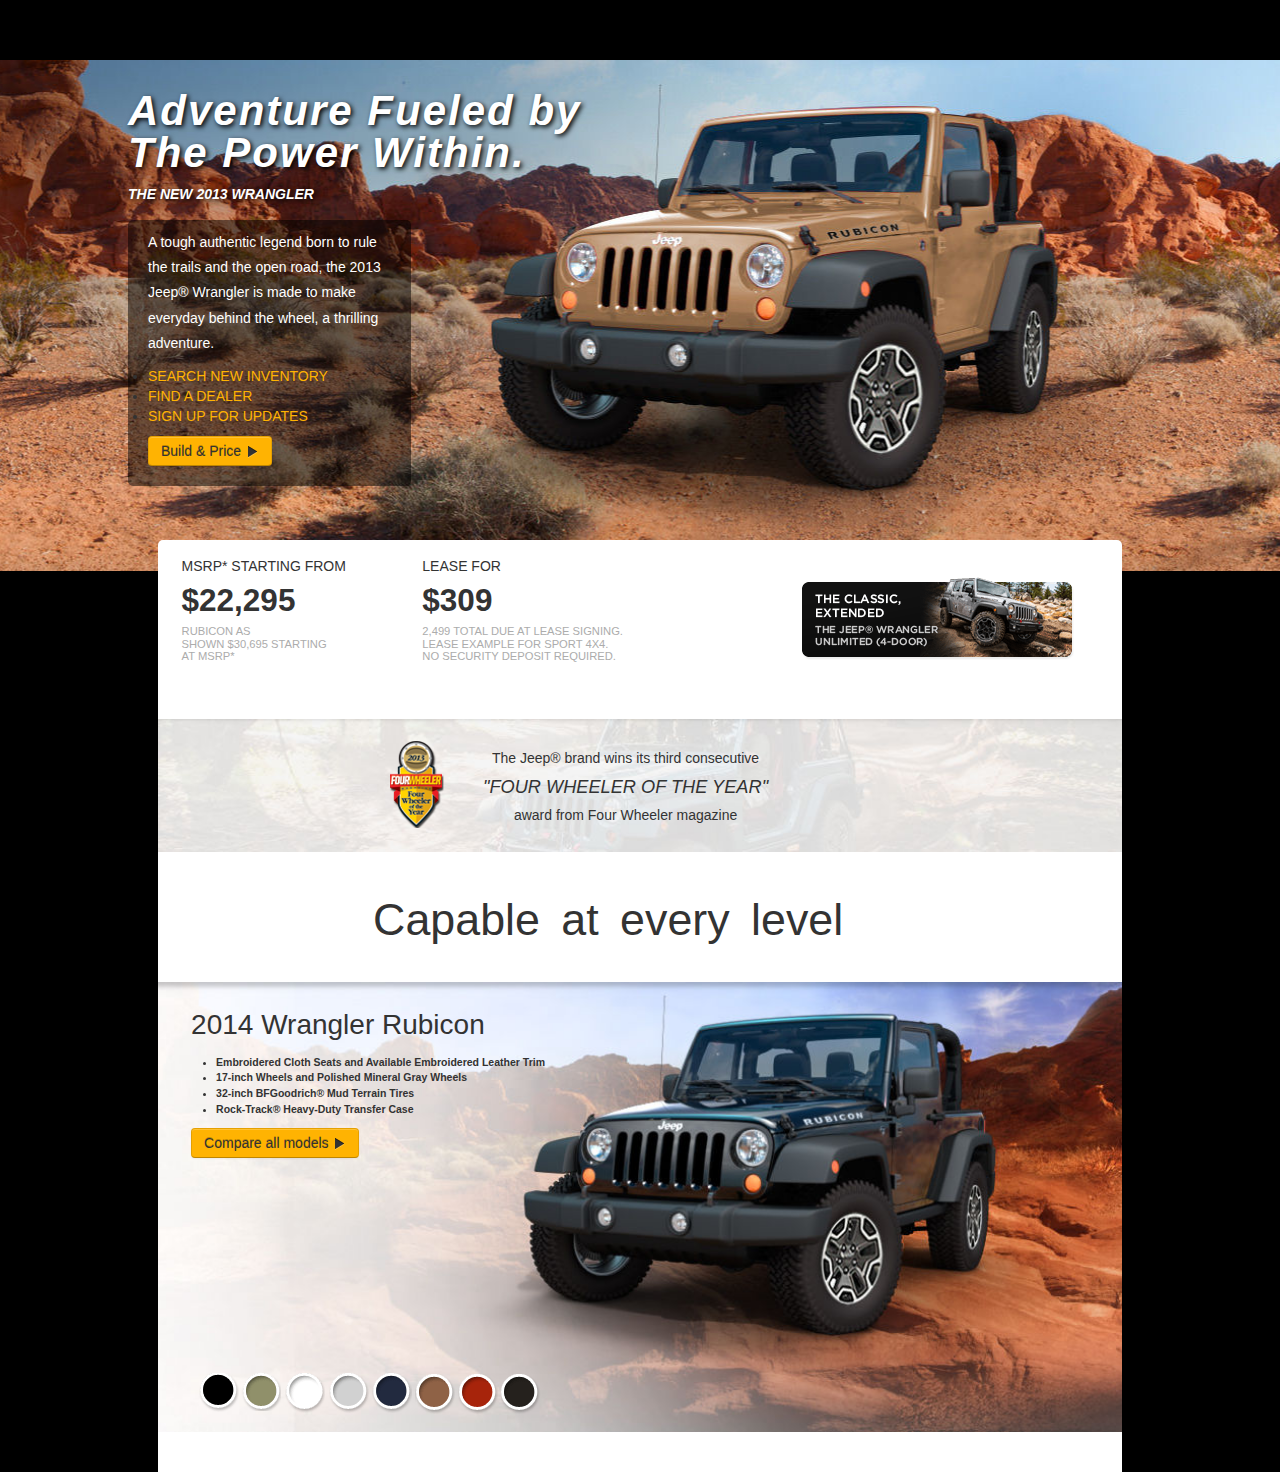
==== commit ed93c6f6: "fixed site, added a dropdown menu for vehicles" ====
--- a/vehicles.html
+++ b/vehicles.html
@@ -35,7 +35,7 @@
                             <li><a href="#">sign up for updates</a></li>
                         </ul>
                         <p>
-                          <button class="btn btn-primary wrangler-button" type="button">Build &amp; Price <i class="icon-play"></i></button>
+                          <a href="#"><button class="btn btn-primary wrangler-button" type="button">Build &amp; Price <i class="icon-play"></i></button></a>
                         </p> 
                     </div>
                 </div>
@@ -87,91 +87,95 @@
                 </div>
                 <div class="row-fluid color-picker-unit">
                     <div class="span12">
-                        <div id="myCarousel" class="carousel slide">
-                          <ol class="carousel-indicators">
-                            <li data-target="#myCarousel" data-slide-to="0" class="active"></li>
-                            <li data-target="#myCarousel" data-slide-to="1"></li>
-                            <li data-target="#myCarousel" data-slide-to="2"></li>
-                            <li data-target="#myCarousel" data-slide-to="3"></li>
-                            <li data-target="#myCarousel" data-slide-to="4"></li>
-                            <li data-target="#myCarousel" data-slide-to="5"></li>
-                            <li data-target="#myCarousel" data-slide-to="6"></li>
-                            <li data-target="#myCarousel" data-slide-to="7"></li>
-                          </ol>
+                        <div class="wrangler-features-module hidden-phone hidden-tablet">
+                            <h2>2014 Wrangler Rubicon</h2>
+                            <ul>
+                                <li>Embroidered Cloth Seats and Available Embroidered Leather Trim</li>
+                                <li>17-inch Wheels and Polished Mineral Gray Wheels</li>
+                                <li>32-inch BFGoodrich&reg; Mud Terrain Tires</li>
+                                <li>Rock-Track&reg; Heavy-Duty Transfer Case</li>
+                            </ul>
+                            <p>
+                              <button class="btn btn-primary wrangler-button" type="button">Compare all models <i class="icon-play"></i></button>
+                            </p> 
+                        </div>
+                        <div id="myCarousel" class="carousel">
+                            <ol class="carousel-indicators">
+                                <li data-target="#myCarousel" data-slide-to="0" class="active"></li>
+                                <li data-target="#myCarousel" data-slide-to="1"></li>
+                                <li data-target="#myCarousel" data-slide-to="2"></li>
+                                <li data-target="#myCarousel" data-slide-to="3"></li>
+                                <li data-target="#myCarousel" data-slide-to="4"></li>
+                                <li data-target="#myCarousel" data-slide-to="5"></li>
+                                <li data-target="#myCarousel" data-slide-to="6"></li>
+                                <li data-target="#myCarousel" data-slide-to="7"></li>
+                            </ol>
                           <!-- Carousel items -->
                           <div class="carousel-inner wrangler-carousel-inner">
                             <div class="active item">
-                                <img src="img/wrangler/colorizer/black_no_top.jpg" />
+                                <img class="wrangler-pic-color" src="img/wrangler/colorizer/black_no_top.jpg" /> 
                             </div>
                             <div class="item">
-                                <img src="img/wrangler/colorizer/commando_green_no_top.jpg" />
+                                <img class="wrangler-pic-color" src="img/wrangler/colorizer/commando_green_no_top.jpg" /> 
                             </div>
                             <div class="item">
-                                <img src="img/wrangler/colorizer/bright_white_no_top.jpg" />
+                                <img class="wrangler-pic-color" src="img/wrangler/colorizer/bright_white_no_top.jpg" /> 
                             </div>
                             <div class="item">
-                                <img src="img/wrangler/colorizer/billet_silver_no_top.jpg" />
+                                <img class="wrangler-pic-color" src="img/wrangler/colorizer/billet_silver_no_top.jpg" /> 
                             </div>
                             <div class="item">
-                                <img src="img/wrangler/colorizer/true_blue_no_top.jpg" />
+                                <img class="wrangler-pic-color" src="img/wrangler/colorizer/true_blue_no_top.jpg" /> 
                             </div>
                             <div class="item">
-                                <img src="img/wrangler/colorizer/dune_no_top.jpg" />
+                                <img class="wrangler-pic-color" src="img/wrangler/colorizer/dune_no_top.jpg" /> 
                             </div>
                             <div class="item">
-                                <img src="img/wrangler/colorizer/rock_lobster_no_top.jpg" />
+                                <img class="wrangler-pic-color" src="img/wrangler/colorizer/rock_lobster_no_top.jpg" /> 
                             </div>
                             <div class="item">
-                                <img src="img/wrangler/colorizer/rugged_brown_no_top.jpg" />
+                                <img class="wrangler-pic-color" src="img/wrangler/colorizer/rugged_brown_no_top.jpg" /> 
                             </div>
                           </div>
-                        <!-- <img class="color-picker-background" id="black-wrangler" src="img/wrangler/colorizer/black_no_top.jpg" /> -->
                         
-                        <!-- <div id="green-wrangler"></div>
-                        <div id="white-wrangler"></div>
-                        <div id="silver-wrangler"></div>
-                        <div id="navy-wrangler"></div>
-                        <div id="tan-wrangler"></div>
-                        <div id="red-wrangler"></div>
-                        <div id="brown-wrangler"></div> -->
                         <ul class="thumbnails">
                           <li>
-                            <a href="#" class="black-paint colorswatch">
+                            <a data-target="#myCarousel" data-slide-to="0" class="black-paint colorswatch">
                               <div class="blackSwatch"></div>
                             </a>
                           </li>
                           <li>
-                            <a href="#" class="green-paint colorswatch">
+                            <a data-target="#myCarousel" data-slide-to="1" class="green-paint colorswatch">
                               <div class="greenSwatch"></div>
                             </a>
                           </li>
                           <li>
-                            <a href="#" class="white-paint colorswatch">
+                            <a  data-target="#myCarousel" data-slide-to="2"class="white-paint colorswatch">
                               <div class="whiteSwatch"></div>
                             </a>
                           </li>
                           <li>
-                            <a href="#" class="silver-paint colorswatch">
+                            <a  data-target="#myCarousel" data-slide-to="3"class="silver-paint colorswatch">
                               <div class="silverSwatch"></div>
                             </a>
                           </li>
                           <li>
-                            <a href="#" class="navy-paint colorswatch">
+                            <a  data-target="#myCarousel" data-slide-to="4"class="navy-paint colorswatch">
                               <div class="navySwatch"></div>
                             </a>
                           </li>
                           <li>
-                            <a href="#" class="tan-paint colorswatch">
+                            <a  data-target="#myCarousel" data-slide-to="5"class="tan-paint colorswatch">
                               <div class="tanSwatch"></div>
                             </a>
                           </li>
                           <li>
-                            <a href="#" class="red-paint colorswatch">
+                            <a  data-target="#myCarousel" data-slide-to="6"class="red-paint colorswatch">
                               <div class="redSwatch"></div>
                             </a>
                           </li>
                           <li>
-                            <a href="#" class="brown-paint colorswatch">
+                            <a  data-target="#myCarousel" data-slide-to="7"class="brown-paint colorswatch">
                               <div class="brownSwatch"></div>
                             </a>
                           </li>
@@ -179,6 +183,7 @@
                     </div><!-- END span12(color-picker-unit) -->
                </div><!-- END color-picker-unit -->
             </div><!-- END main-content-->
+        </div>
 
             <!--#include virtual="includes/footer.html" -->
 
--- a/css/main.css
+++ b/css/main.css
@@ -16,9 +16,9 @@
 
 .jeeps {
 	position: absolute;
-	top: 37.1%;
-	left: 4.5%;
-	width: 91%;
+	top: 37.8%;
+	left: 4.3%;
+	width: 91.3%;
 }
 
 body {
@@ -42,6 +42,20 @@
 	background-color: #111;
 	border-top: 4px solid #ffb302;
 	margin-top: -4px;
+}
+
+.vehicles-menu {
+	background-color: #000;
+}
+
+.vehicles-menu li a {
+	color: #fff;
+}
+
+.vehicles-menu li a:hover {
+	background: #ffb302;
+	color: #000;
+	text-shadow: 1px 1px 1px #fff;
 }
 
 .tag {
@@ -278,10 +292,32 @@
 	top: 7px;
 }
 
+.wrangler-features-module {
+	position: absolute;
+	top: 13px;
+	left: 33px;
+	z-index: 5;
+}
+
+.wrangler-features-module h2 {
+	font-family: 'Quicksand', sans-serif;
+	font-weight: 300;
+	font-size: 2em;
+}
+
+.wrangler-features-module ul li {
+	font-size: .75em;
+	font-weight: bold;
+	line-height: .5em;
+	line-height: 1.5em;
+}
+
 .color-picker-unit {
 	position: relative;
 	width: 100%;
 	height: 450px;
+	height: auto;
+	cursor: pointer;
 }
 
 .wrangler-carousel-inner {
@@ -289,65 +325,14 @@
 	height: 450px;
 }
 
+.wrangler-pic-color {
+	width: 100%;
+	height: 450px;
+}
+
 .carousel-indicators {
 	visibility: hidden;
 }
-
-/*.black-wrangler {
-	background-image: url(../img/wrangler/colorizer/black_no_top.jpg);
-	background-size: cover;
-	width: 100%;
-	height: 450px;
-}
-
-.green-wrangler {
-	background-image: url(../img/wrangler/colorizer/commando_green_no_top.jpg);
-	background-size: cover;
-	width: 100%;
-	height: 450px;
-}
-
-.white-wrangler {
-	background-image: url(../img/wrangler/colorizer/bright_white_no_top.jpg);
-	background-size: cover;
-	width: 100%;
-	height: 450px;
-}
-
-.silver-wrangler {
-	background-image: url(../img/wrangler/colorizer/billet_silver_no_top.jpg);
-	background-size: cover;
-	width: 100%;
-	height: 450px;
-}
-
-.navy-wrangler {
-	background-image: url(../img/wrangler/colorizer/true_blue_no_top.jpg);
-	background-size: cover;
-	width: 100%;
-	height: 450px;
-}
-
-.tan-wrangler {
-	background-image: url(../img/wrangler/colorizer/dune_no_top.jpg);
-	background-size: cover;
-	width: 100%;
-	height: 450px;
-}
-
-.red-wrangler {
-	background-image: url(../img/wrangler/colorizer/rock_lobster_no_top.jpg);
-	background-size: cover;
-	width: 100%;
-	height: 450px;
-}
-
-.brown-wrangler {
-	background-image: url(../img/wrangler/colorizer/rugged_brown_no_top.jpg);
-	background-size: cover;
-	width: 100%;
-	height: 450px;
-}*/
 
 .colorswatch {
 	background-image: url(../img/wrangler/colorizer/sprite_colorizer.png);
